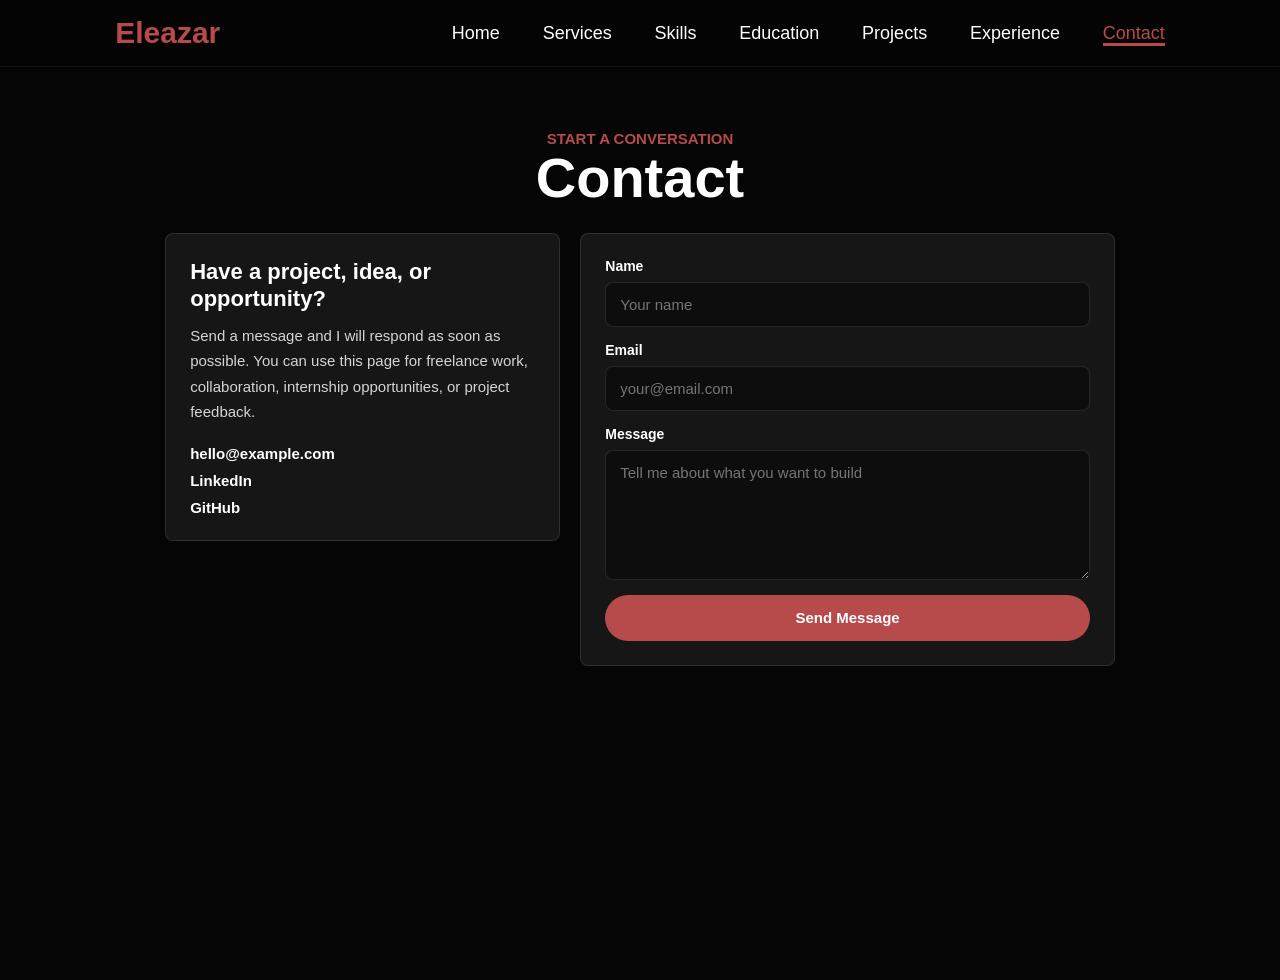
==== contact.html @ d61685fd "Refactor" ====
<!DOCTYPE html>
<html lang="en">
    <head>
        <meta charset="UTF-8">
        <meta name="viewport" content="width=device-width, initial-scale=1.0">
        <link rel="stylesheet" href="style.css">
        <title>Eleazar-Contact</title>
    </head>

    <body>


        <header>
            <a href="index.html" class="logo">Eleazar</a>
            <nav>
                <a href="index.html">Home</a>
                <a href="services.html">Services</a>
                <a href="skills.html">Skills</a>
                <a href="education.html">Education</a>
                <a href="projects.html">Projects</a>
                <a href="experience.html">Experience</a>
                <a href="contact.html" class="active">Contact</a>
            </nav>

            <button class="Menu_Icon" type="button" aria-label="Open navigation menu" aria-expanded="false">
                <img src="images\Menu_Icon.png" alt="Menu_Icon">
            </button>
            
        </header>

        <main>
            <section class="content_page contact_page">
                <div class="section_heading">
                    <p>Start a conversation</p>
                    <h1>Contact</h1>
                </div>

                <div class="contact_layout">
                    <div class="contact_intro">
                        <h2>Have a project, idea, or opportunity?</h2>
                        <p>Send a message and I will respond as soon as possible. You can use this page for freelance work, collaboration, internship opportunities, or project feedback.</p>
                        <div class="contact_methods">
                            <a href="mailto:hello@example.com">hello@example.com</a>
                            <a href="#">LinkedIn</a>
                            <a href="#">GitHub</a>
                        </div>
                    </div>

                    <form class="contact_form">
                        <label>
                            Name
                            <input type="text" name="name" placeholder="Your name">
                        </label>
                        <label>
                            Email
                            <input type="email" name="email" placeholder="your@email.com">
                        </label>
                        <label>
                            Message
                            <textarea name="message" rows="6" placeholder="Tell me about what you want to build"></textarea>
                        </label>
                        <button class="primary_button" type="submit">Send Message</button>
                    </form>
                </div>
            </section>
        </main>

        
        
       
        <script src="script.js"></script>
    </body>
</html>
---- style.css ----
*{
    margin: 0;
    padding: 0;
    box-sizing: border-box;
    text-decoration: none;
    border: none;
    outline: none;
    font-family: Arial, Helvetica, sans-serif;

}

:root{
    --bg: #050505;
    --panel: #161616;
    --panel-soft: #232323;
    --text: #ffffff;
    --muted: #d5d5d5;
    --accent: #b74b4b;
    --accent-soft: rgba(183,75,75,0.16);
    --border: rgba(255,255,255,0.1);
}

html{
    font-size: 62.5%;
}

body{
    width: 100%;
    min-height: 100vh;
    overflow-x: hidden;
    background-color: var(--bg);
    color: var(--text);
    padding-top: 8rem;
}

button{
    cursor: pointer;
}

header{
    position: fixed;
    top: 0;
    left: 0;
    width: 100%;
    padding: 1.6rem 9%;
    background-color: rgba(5,5,5,0.88);
    backdrop-filter: blur(14px);
    border-bottom: 1px solid rgba(255,255,255,0.06);
    justify-content: space-between;
    align-items: center;
    display: flex;
    z-index: 100;
}

.logo{
    font-size: 3rem;
    color: var(--accent);
    font-weight: 800;
    cursor: pointer;
    transition: 0.5s ease;
}

.logo:hover{
    transform: scale(1.1);
}


nav a{
    font-size: 1.8rem;
    color: white;
    margin-left: 4rem;
    font-weight: 500;
    transition: 0.3s ease;
    border-bottom: 3px solid transparent;
}

nav a:hover,
nav a:active,
nav a.active{
    color: var(--accent);
    border-bottom: 3px solid var(--accent);
}

.Menu_Icon{
    display: none;
    width: 4rem;
    height: 4rem;
    background: transparent;
    z-index: 110;
}

.Menu_Icon img{
    width: 100%;
    height: 100%;
    object-fit: contain;
}

@media(max-width: 995px){
    header{
        padding: 1rem 3%;
    }

    .Menu_Icon{
        display: flex;
    }

    nav{
        position: fixed;
        top: 0;
        right: -100%;
        width: 85%;
        max-width: 28rem;
        min-height: 100vh;
        flex-direction: column;
        justify-content: flex-start;
        align-items: flex-start;
        padding: 7rem 2rem 2rem;
        gap: 1rem;
        border-left: 3px solid var(--accent);
        background-color: var(--panel);
        transition: right 0.3s ease;
        z-index: 90;
    }

    nav.active{
        right: 0;
    }

    nav a{
        display: block;
        font-size: 2rem;
        margin: 1.4rem 0;
    }

    nav a:hover,
    nav a:active {
       padding: 1rem;
       border-radius: 0.5rem;
       border-bottom: 0.5rem solid var(--accent);
    }

    .home{
        flex-direction: column;
        gap: 3rem;
        text-align: left;
        padding-top: 3rem;
    }

    .home_img{
        order: 1;
    }

    .home_content{
        order: 2;
        max-width: 68rem;
    }

    .home_img img{
        width: min(62vw, 30rem);
        min-width: 20rem;
    }

    .home .home_content h1{
        font-size: clamp(3.4rem, 8vw, 5rem);
    }

    .home_content h3{
        font-size: clamp(2.5rem, 6vw, 3.6rem);
    }

    .description{
        font-size: 1.4rem;
        line-height: 1.7;
    }

    .social_icons{
        display: flex;
        justify-content: flex-start;
        flex-wrap: wrap;
    }
}

section {
    min-height: 100vh;
    padding: 5rem 9% 5rem;
}

.home{
    display: flex;
    justify-content: center;
    align-items: center;
    gap: 8rem;
    background-color: var(--bg);
}

.home_content{
    max-width: 68rem;
}

.eyebrow{
    margin-bottom: 1.2rem;
    color: var(--accent);
    font-size: 1.4rem;
    font-weight: 800;
    text-transform: uppercase;
}

.home .home_content h1{
    font-size: clamp(4.4rem, 6vw, 6.4rem);
    font-weight: 700;
    line-height: 1.08;
    margin-bottom: 1rem;
}

span{
    color: var(--accent);
}

.home_content h3{
    font-size: clamp(2.8rem, 4vw, 4.2rem);
    margin-bottom: 1.8rem;
    font-weight: 700;
    line-height: 1.2;
}

.home_img{
    border-radius: 50%;
}

.home_img img{
    position: relative;
    width: min(32vw, 42rem);
    min-width: 28rem;
    border-radius: 50%;
    box-shadow: 0 0 38px rgba(183,75,75,0.45);
    cursor: pointer;
    transition: 0.2s linear;
}

.home_img img:hover{
    font-size: 1.8rem;
    font-weight: 500;
}

.social_icons img{
    width: 2.6rem;
    height: 2.6rem;
    object-fit: contain;
}

.social_icons{
    display: flex;
    align-items: center;
    gap: 1rem;
    margin-top: 1rem;
}

.social_icons a{
    display: inline-flex;
    align-items: center;
    justify-content: center;
    width: 4.4rem;
    height: 4.4rem;
    border-radius: 50%;
    background: var(--panel);
    border: 1px solid var(--border);
    transition: transform 0.25s ease, border-color 0.25s ease;
}

.social_icons a:hover{
    transform: translateY(-0.4rem);
    border-color: var(--accent);
}

.description{
    max-width: 62rem;
    color: var(--muted);
    font-size: 1.7rem;
    line-height: 1.8;
}

.home_actions{
    display: flex;
    flex-wrap: wrap;
    gap: 1.2rem;
    margin: 2.4rem 0;
}

.primary_button,
.secondary_button,
.hire_me_button{
    display: inline-flex;
    align-items: center;
    justify-content: center;
    min-height: 4.6rem;
    padding: 0 2rem;
    border-radius: 999px;
    font-size: 1.5rem;
    font-weight: 800;
    transition: transform 0.25s ease, background-color 0.25s ease, border-color 0.25s ease;
}

.primary_button,
.hire_me_button{
    background-color: var(--accent);
    color: white;
}

.secondary_button{
    color: white;
    background: transparent;
    border: 1px solid rgba(255,255,255,0.22);
}

.primary_button:hover,
.secondary_button:hover,
.hire_me_button:hover{
    transform: translateY(-0.3rem);
    border-color: var(--accent);
}

.home_stats{
    display: grid;
    grid-template-columns: repeat(3, minmax(0, 1fr));
    gap: 1rem;
    max-width: 62rem;
    margin: 0 0 2.4rem;
}

.home_stats div{
    padding: 1.4rem;
    border-radius: 0.8rem;
    background: var(--panel);
    border: 1px solid var(--border);
}

.home_stats strong,
.home_stats span{
    display: block;
}

.home_stats strong{
    color: white;
    font-size: 1.7rem;
}

.home_stats span{
    margin-top: 0.5rem;
    color: var(--muted);
    font-size: 1.25rem;
    line-height: 1.4;
}

.connect_label{
    color: white;
    font-size: 1.5rem;
    font-weight: 800;
}

.content_page{
    max-width: 118rem;
    margin: 0 auto;
}

.card_grid{
    display: grid;
    gap: 1.8rem;
}

.three_columns{
    grid-template-columns: repeat(3, minmax(0, 1fr));
}

.info_card,
.skill_group,
.timeline_item,
.contact_intro,
.contact_form{
    border-radius: 0.8rem;
    background: var(--panel);
    border: 1px solid var(--border);
}

.info_card{
    padding: 2.2rem;
    transition: transform 0.25s ease, border-color 0.25s ease;
}

.info_card:hover{
    transform: translateY(-0.5rem);
    border-color: var(--accent);
}

.info_card span,
.timeline_item span{
    display: inline-block;
    margin-bottom: 1.2rem;
    color: var(--accent);
    font-size: 1.3rem;
    font-weight: 800;
    text-transform: uppercase;
}

.info_card h2,
.skill_group h2,
.timeline_item h2,
.contact_intro h2{
    color: white;
    font-size: 2.2rem;
    line-height: 1.25;
    margin-bottom: 1rem;
}

.info_card p,
.timeline_item p,
.contact_intro p{
    color: var(--muted);
    font-size: 1.5rem;
    line-height: 1.7;
}

.skill_layout{
    display: grid;
    grid-template-columns: repeat(3, minmax(0, 1fr));
    gap: 1.8rem;
}

.skill_group{
    padding: 2.2rem;
}

.skill_tags{
    display: flex;
    flex-wrap: wrap;
    gap: 0.8rem;
}

.skill_tags span{
    padding: 0.8rem 1rem;
    border-radius: 999px;
    background: var(--accent-soft);
    color: #f0d0d0;
    font-size: 1.3rem;
    font-weight: 800;
}

.timeline{
    display: grid;
    gap: 1.6rem;
    max-width: 86rem;
    margin: 0 auto;
}

.timeline_item{
    position: relative;
    padding: 2.4rem 2.4rem 2.4rem 3rem;
    overflow: hidden;
}

.timeline_item::before{
    content: "";
    position: absolute;
    left: 0;
    top: 0;
    width: 0.5rem;
    height: 100%;
    background: var(--accent);
}

.contact_layout{
    display: grid;
    grid-template-columns: 0.85fr 1.15fr;
    gap: 2rem;
    align-items: start;
}

.contact_intro,
.contact_form{
    padding: 2.4rem;
}

.contact_methods{
    display: grid;
    gap: 1rem;
    margin-top: 2rem;
}

.contact_methods a{
    color: white;
    font-size: 1.5rem;
    font-weight: 800;
}

.contact_methods a:hover{
    color: var(--accent);
}

.contact_form{
    display: grid;
    gap: 1.5rem;
}

.contact_form label{
    display: grid;
    gap: 0.8rem;
    color: white;
    font-size: 1.4rem;
    font-weight: 800;
}

.contact_form input,
.contact_form textarea{
    width: 100%;
    border-radius: 0.8rem;
    border: 1px solid var(--border);
    background: #0d0d0d;
    color: white;
    padding: 1.3rem 1.4rem;
    font-size: 1.5rem;
    resize: vertical;
}

.contact_form input:focus,
.contact_form textarea:focus{
    border-color: var(--accent);
}

.projects_page{
    padding-top: 2rem;
}

.section_heading{
    text-align: center;
    max-width: 76rem;
    margin: 0 auto 2.4rem;
}

.section_heading p,
.projects_toolbar p,
#modalCategory{
    color: #b74b4b;
    font-size: 1.5rem;
    font-weight: 700;
    letter-spacing: 0;
    text-transform: uppercase;
}

.section_heading h1{
    font-size: clamp(3.2rem, 6vw, 5.6rem);
    line-height: 1.1;
}

.section_heading > span{
    display: block;
    max-width: 68rem;
    margin: 1.2rem auto 0;
    color: var(--muted);
    font-size: 1.6rem;
    line-height: 1.7;
}

.featured_slider{
    position: relative;
    max-width: 112rem;
    margin: 0 auto 4.4rem;
    overflow: hidden;
    border-radius: 1.4rem;
    background: var(--panel-soft);
    border: 1px solid var(--border);
}

.slider_track{
    display: flex;
    transition: transform 0.5s ease;
}

.featured_slide{
    min-width: 100%;
    padding: 2rem;
}

.featured_slide_inner{
    display: grid;
    grid-template-columns: 1.3fr 0.7fr;
    min-height: 38rem;
    overflow: hidden;
    border-radius: 0.8rem;
    background: #111;
}

.featured_slide img{
    width: 100%;
    height: 100%;
    min-height: 38rem;
    object-fit: cover;
}

.featured_slide_content{
    display: flex;
    flex-direction: column;
    justify-content: center;
    gap: 1.3rem;
    padding: 3rem;
}

.featured_slide_content h2{
    font-size: clamp(2.6rem, 4vw, 4.4rem);
    line-height: 1.15;
}

.featured_slide_content p{
    color: #d8d8d8;
    font-size: 1.6rem;
    line-height: 1.7;
}

.featured_slide_content .primary_button{
    width: fit-content;
    min-width: 12rem;
    margin-top: 0.4rem;
}

.project_category{
    color: var(--accent);
    font-size: 1.25rem;
    font-weight: 800;
    text-transform: uppercase;
}

.project_tags,
.modal_meta{
    display: flex;
    flex-wrap: wrap;
    gap: 0.8rem;
}

.project_tags span,
.modal_meta span{
    padding: 0.7rem 1rem;
    border-radius: 999px;
    background: rgba(183,75,75,0.16);
    color: #f0d0d0;
    font-size: 1.2rem;
    font-weight: 700;
}

.slider_control{
    position: absolute;
    top: 50%;
    z-index: 5;
    width: 4.4rem;
    height: 4.4rem;
    transform: translateY(-50%);
    border-radius: 50%;
    background: rgba(0,0,0,0.56);
    color: white;
    font-size: 2.8rem;
}

.slider_prev{
    left: 2rem;
}

.slider_next{
    right: 2rem;
}

.slider_dots{
    position: absolute;
    bottom: 1.8rem;
    left: 50%;
    display: flex;
    gap: 1rem;
    transform: translateX(-50%);
}

.slider_dots button{
    width: 1.2rem;
    height: 1.2rem;
    border-radius: 50%;
    background: white;
    opacity: 0.8;
}

.slider_dots button.active{
    background: #b74b4b;
    opacity: 1;
}

.projects_toolbar{
    display: flex;
    justify-content: space-between;
    align-items: end;
    gap: 2rem;
    max-width: 112rem;
    margin: 0 auto 2rem;
}

.projects_toolbar h2{
    font-size: clamp(2.8rem, 4vw, 4rem);
}

#projectCount{
    color: #d8d8d8;
    font-size: 1.5rem;
}

.project_grid{
    display: grid;
    grid-template-columns: repeat(2, minmax(0, 1fr));
    gap: 2rem;
    max-width: 112rem;
    margin: 0 auto;
}

.project_card{
    display: flex;
    flex-direction: column;
    overflow: hidden;
    border-radius: 0.8rem;
    background: var(--panel);
    border: 1px solid var(--border);
    text-align: left;
    color: white;
    transition: transform 0.25s ease, border-color 0.25s ease, background-color 0.25s ease;
}

.project_card:hover{
    transform: translateY(-0.6rem);
    border-color: rgba(183,75,75,0.8);
    background: #1d1d1d;
}

.project_image_wrap{
    display: block;
    overflow: hidden;
}

.project_card img{
    width: 100%;
    aspect-ratio: 16 / 10;
    object-fit: cover;
    display: block;
    transition: transform 0.35s ease;
}

.project_card:hover img{
    transform: scale(1.04);
}

.project_card_content{
    display: flex;
    flex: 1;
    flex-direction: column;
    gap: 1rem;
    min-height: 21rem;
    padding: 2rem;
}

.project_card_content h3{
    color: white;
    font-size: clamp(2rem, 2.4vw, 2.7rem);
    line-height: 1.25;
}

.project_card_content p{
    color: #d5d5d5;
    font-size: 1.45rem;
    line-height: 1.6;
    flex: 1;
}

.project_card_link{
    color: white;
    font-size: 1.4rem;
    font-weight: 800;
}

.project_card:hover .project_card_link{
    color: var(--accent);
}

.pagination{
    display: flex;
    justify-content: center;
    align-items: center;
    gap: 1.2rem;
    margin: 3rem auto 0;
    padding: 1.2rem;
    width: fit-content;
    border-radius: 999px;
    background: var(--panel);
    border: 1px solid var(--border);
}

.pagination button{
    min-width: 4.4rem;
    min-height: 4.4rem;
    padding: 0 1.6rem;
    border-radius: 999px;
    background: transparent;
    color: white;
    font-size: 1.8rem;
    font-weight: 800;
    transition: background-color 0.25s ease, color 0.25s ease;
}

.pagination button:hover:not(:disabled){
    color: #b74b4b;
    background: rgba(255,255,255,0.06);
}

.pagination button:disabled{
    cursor: not-allowed;
    color: #777;
}

#pageIndicator{
    color: #b74b4b;
    font-size: 2.4rem;
    font-weight: 800;
    min-width: 3.2rem;
    text-align: center;
}

.project_modal{
    position: fixed;
    inset: 0;
    z-index: 200;
    display: none;
    align-items: center;
    justify-content: center;
    padding: 2rem;
}

.project_modal.open{
    display: flex;
}

.modal_backdrop{
    position: absolute;
    inset: 0;
    background: rgba(0,0,0,0.78);
}

.modal_panel{
    position: relative;
    z-index: 1;
    display: grid;
    grid-template-columns: minmax(0, 1fr) minmax(30rem, 0.75fr);
    width: min(112rem, 100%);
    max-height: 88vh;
    overflow-y: auto;
    border-radius: 1.2rem;
    background: #171717;
    border: 1px solid rgba(255,255,255,0.12);
    box-shadow: 0 2.4rem 8rem rgba(0,0,0,0.45);
}

.modal_close{
    position: absolute;
    top: 1.2rem;
    right: 1.2rem;
    z-index: 2;
    width: 4rem;
    height: 4rem;
    border-radius: 50%;
    background: #b74b4b;
    color: white;
    font-size: 2.8rem;
    line-height: 1;
}

.modal_media{
    padding: 2rem;
}

.modal_media > img{
    width: 100%;
    aspect-ratio: 16 / 10;
    object-fit: cover;
    border-radius: 0.8rem;
    border: 1px solid var(--border);
}

.modal_thumbnails{
    display: grid;
    grid-template-columns: repeat(3, 1fr);
    gap: 1rem;
    margin-top: 1rem;
}

.modal_thumbnails button{
    overflow: hidden;
    border-radius: 0.8rem;
    border: 2px solid transparent;
    background: #272727;
}

.modal_thumbnails button.active{
    border-color: #b74b4b;
}

.modal_thumbnails img{
    width: 100%;
    aspect-ratio: 16 / 10;
    object-fit: cover;
    display: block;
}

.modal_content{
    display: flex;
    flex-direction: column;
    justify-content: center;
    gap: 1.2rem;
    padding: 4rem 3rem 3rem 1rem;
}

.modal_content h2{
    font-size: clamp(2.8rem, 4vw, 4.4rem);
    line-height: 1.1;
}

.modal_content p{
    color: #dddddd;
    font-size: 1.6rem;
    line-height: 1.7;
}

.modal_content h3{
    margin-top: 0.6rem;
    color: white;
    font-size: 1.4rem;
    font-weight: 800;
    text-transform: uppercase;
}

.modal_links{
    display: flex;
    flex-wrap: wrap;
    gap: 1rem;
}

.modal_links a{
    padding: 1rem 1.5rem;
    border-radius: 999px;
    background: #b74b4b;
    color: white;
    font-size: 1.4rem;
    font-weight: 800;
    transition: transform 0.25s ease, border-color 0.25s ease;
}

.modal_links a:hover{
    transform: translateY(-0.3rem);
}

.modal_links a.secondary_link{
    background: #2b2b2b;
    border: 1px solid rgba(255,255,255,0.16);
}

body.modal_locked{
    overflow: hidden;
}

@media(max-width: 760px){
    body{
        padding-top: 7rem;
    }

    .projects_page{
        padding-left: 4%;
        padding-right: 4%;
    }

    .featured_slide{
        padding: 1rem;
    }

    .featured_slide_inner,
    .modal_panel{
        grid-template-columns: 1fr;
    }

    .featured_slide img{
        min-height: 22rem;
    }

    .featured_slide_content{
        padding: 2rem;
    }

    .featured_slide_content .primary_button{
        width: 100%;
    }

    .slider_control{
        width: 3.8rem;
        height: 3.8rem;
        font-size: 2.2rem;
    }

    .slider_prev{
        left: 1.2rem;
    }

    .slider_next{
        right: 1.2rem;
    }

    .projects_toolbar{
        align-items: flex-start;
        flex-direction: column;
    }

    .project_grid{
        grid-template-columns: 1fr;
    }

    .project_card_content{
        min-height: auto;
    }

    .pagination{
        gap: 0.4rem;
        width: 100%;
        max-width: 42rem;
        justify-content: space-between;
    }

    .pagination button{
        padding: 0 1rem;
        min-width: 3.8rem;
        min-height: 3.8rem;
        font-size: 1.45rem;
    }

    .modal_content{
        padding: 0 2rem 2rem;
    }

    .modal_thumbnails{
        grid-template-columns: repeat(2, 1fr);
    }

    .three_columns,
    .skill_layout,
    .contact_layout{
        grid-template-columns: 1fr;
    }

    .content_page{
        padding-top: 3rem;
    }
}

@media(max-width: 995px){
    .home{
        min-height: auto;
        align-items: center;
        padding-top: 4rem;
    }

    .home_content{
        width: 100%;
    }

    .home_img img{
        width: min(62vw, 30rem);
        min-width: 20rem;
    }

    .description{
        font-size: 1.5rem;
    }
}

@media(max-width: 560px){
    section{
        padding-left: 5%;
        padding-right: 5%;
    }

    .home{
        gap: 2.4rem;
    }

    .home .home_content h1{
        font-size: 3.7rem;
    }

    .home_content h3{
        font-size: 2.7rem;
    }

    .home_actions{
        flex-direction: column;
        align-items: stretch;
    }

    .home_stats{
        grid-template-columns: 1fr;
    }
}
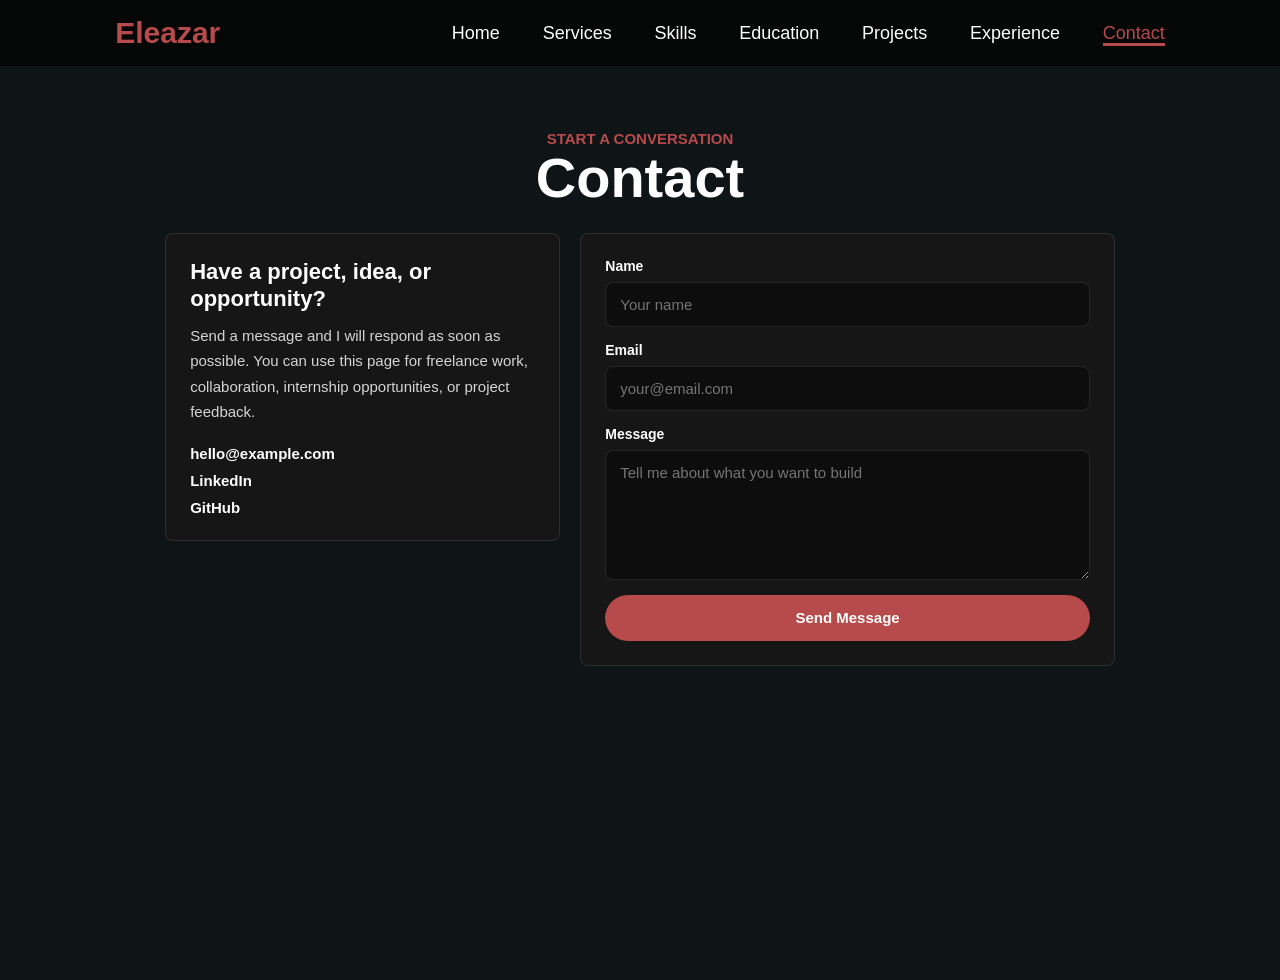
==== commit 1069c4dd: "improved and compressed icons, deleted some outdated projects" ====
--- a/contact.html
+++ b/contact.html
@@ -23,7 +23,7 @@
             </nav>
 
             <button class="Menu_Icon" type="button" aria-label="Open navigation menu" aria-expanded="false">
-                <img src="images\Menu_Icon.png" alt="Menu_Icon">
+                <img src="images\icons\menu-24dp.svg" alt="Menu button">
             </button>
             
         </header>
--- a/style.css
+++ b/style.css
@@ -10,7 +10,7 @@
 }
 
 :root{
-    --bg: #050505;
+    --bg: #0f1417;
     --panel: #161616;
     --panel-soft: #232323;
     --text: #ffffff;
@@ -592,7 +592,9 @@
     width: 100%;
     height: 100%;
     min-height: 38rem;
-    object-fit: cover;
+    object-fit: contain;
+    object-position: center;
+    background-color: #111;
 }
 
 .featured_slide_content{
@@ -739,7 +741,8 @@
 .project_card img{
     width: 100%;
     aspect-ratio: 16 / 10;
-    object-fit: cover;
+    object-fit: contain;
+    object-position: center;
     display: block;
     transition: transform 0.35s ease;
 }
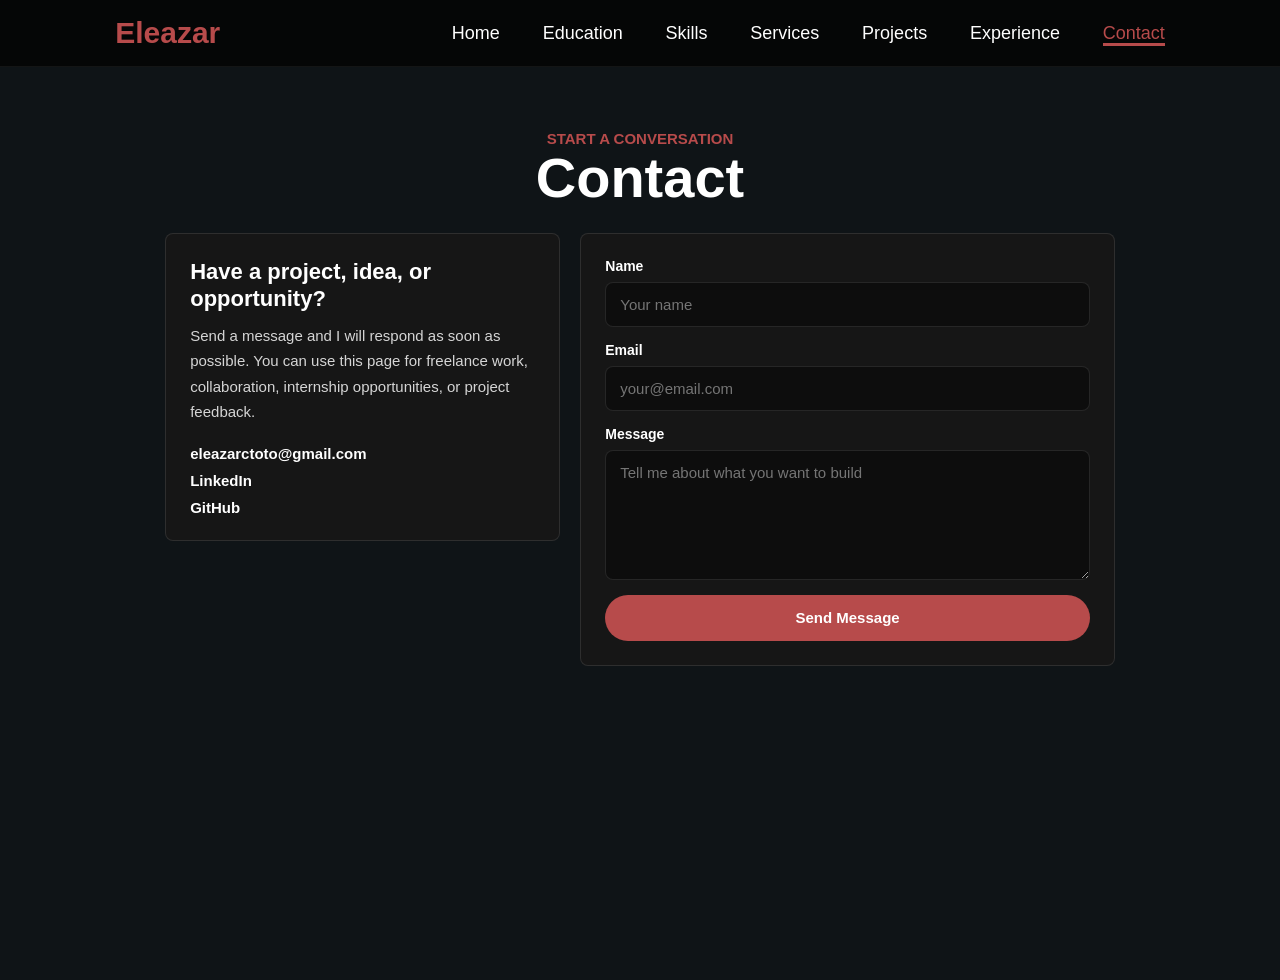
==== commit 8b496323: "Refactor navigation structure and update contact information across multiple pages; remove unused Fa" ====
--- a/contact.html
+++ b/contact.html
@@ -12,18 +12,20 @@
 
         <header>
             <a href="index.html" class="logo">Eleazar</a>
-            <nav>
+           <nav>
                 <a href="index.html">Home</a>
-                <a href="services.html">Services</a>
-                <a href="skills.html">Skills</a>
-                <a href="education.html">Education</a>
+               
+                 <a href="education.html">Education</a>
+                <a href="skills.html" class="active">Skills</a>
+                 <a href="services.html">Services</a>
                 <a href="projects.html">Projects</a>
                 <a href="experience.html">Experience</a>
-                <a href="contact.html" class="active">Contact</a>
+
+                <a href="contact.html">Contact</a>
             </nav>
 
             <button class="Menu_Icon" type="button" aria-label="Open navigation menu" aria-expanded="false">
-                <img src="images\icons\menu-24dp.svg" alt="Menu button">
+                <img src="images/icons/menu-24dp.svg" alt="Menu button">
             </button>
             
         </header>
@@ -40,24 +42,24 @@
                         <h2>Have a project, idea, or opportunity?</h2>
                         <p>Send a message and I will respond as soon as possible. You can use this page for freelance work, collaboration, internship opportunities, or project feedback.</p>
                         <div class="contact_methods">
-                            <a href="mailto:hello@example.com">hello@example.com</a>
-                            <a href="#">LinkedIn</a>
-                            <a href="#">GitHub</a>
+                            <a href="mailto:eleazarctoto@gmail.com" target="_blank" rel="noopener noreferrer">eleazarctoto@gmail.com</a>
+                            <a href="https://www.linkedin.com/in/eleazar-toto" target="_blank" rel="noopener noreferrer">LinkedIn</a>
+                            <a href="https://github.com/EleazarFx" target="_blank" rel="noopener noreferrer">GitHub</a>
                         </div>
                     </div>
 
                     <form class="contact_form">
                         <label>
                             Name
-                            <input type="text" name="name" placeholder="Your name">
+                            <input type="text" name="name" placeholder="Your name" required>
                         </label>
                         <label>
                             Email
-                            <input type="email" name="email" placeholder="your@email.com">
+                            <input type="email" name="email" placeholder="your@email.com" required>
                         </label>
                         <label>
                             Message
-                            <textarea name="message" rows="6" placeholder="Tell me about what you want to build"></textarea>
+                            <textarea name="message" rows="6" placeholder="Tell me about what you want to build" required></textarea>
                         </label>
                         <button class="primary_button" type="submit">Send Message</button>
                     </form>
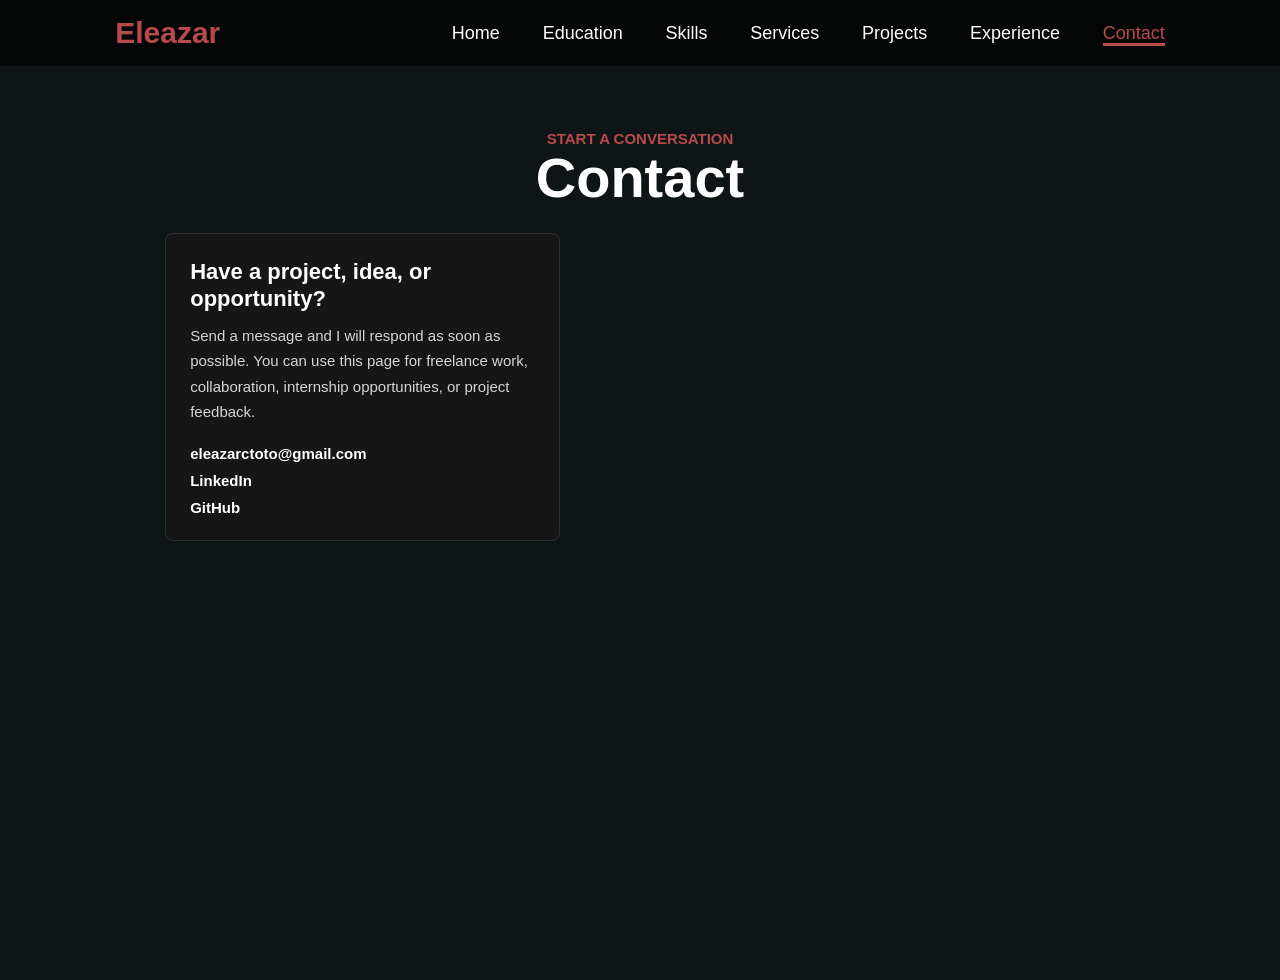
==== commit 4edccebe: "deleted redundant code" ====
--- a/contact.html
+++ b/contact.html
@@ -1,75 +1,63 @@
 <!DOCTYPE html>
 <html lang="en">
-    <head>
-        <meta charset="UTF-8">
-        <meta name="viewport" content="width=device-width, initial-scale=1.0">
-        <link rel="stylesheet" href="style.css">
-        <title>Eleazar-Contact</title>
-    </head>
 
-    <body>
+<head>
+    <meta charset="UTF-8">
+    <meta name="viewport" content="width=device-width, initial-scale=1.0">
+    <link rel="stylesheet" href="style.css">
+    <title>Eleazar-Contact</title>
+</head>
+
+<body>
 
 
-        <header>
-            <a href="index.html" class="logo">Eleazar</a>
-           <nav>
-                <a href="index.html">Home</a>
-               
-                 <a href="education.html">Education</a>
-                <a href="skills.html" class="active">Skills</a>
-                 <a href="services.html">Services</a>
-                <a href="projects.html">Projects</a>
-                <a href="experience.html">Experience</a>
+    <header>
+        <a href="index.html" class="logo">Eleazar</a>
+        <nav>
+            <a href="index.html">Home</a>
+            <a href="education.html">Education</a>
+            <a href="skills.html" class="active">Skills</a>
+            <a href="services.html">Services</a>
+            <a href="projects.html">Projects</a>
+            <a href="experience.html">Experience</a>
+            <a href="contact.html">Contact</a>
+        </nav>
 
-                <a href="contact.html">Contact</a>
-            </nav>
+        <button class="Menu_Icon" type="button" aria-label="Open navigation menu" aria-expanded="false">
+            <img src="images/icons/menu-24dp.svg" alt="Menu button">
+        </button>
 
-            <button class="Menu_Icon" type="button" aria-label="Open navigation menu" aria-expanded="false">
-                <img src="images/icons/menu-24dp.svg" alt="Menu button">
-            </button>
-            
-        </header>
+    </header>
 
-        <main>
-            <section class="content_page contact_page">
-                <div class="section_heading">
-                    <p>Start a conversation</p>
-                    <h1>Contact</h1>
+    <main>
+        <section class="content_page contact_page">
+            <div class="section_heading">
+                <p>Start a conversation</p>
+                <h1>Contact</h1>
+            </div>
+
+            <div class="contact_layout">
+                <div class="contact_intro">
+                    <h2>Have a project, idea, or opportunity?</h2>
+                    <p>Send a message and I will respond as soon as possible. You can use this page for freelance work,
+                        collaboration, internship opportunities, or project feedback.</p>
+                    <div class="contact_methods">
+                        <a href="mailto:eleazarctoto@gmail.com" target="_blank"
+                            rel="noopener noreferrer">eleazarctoto@gmail.com</a>
+                        <a href="https://www.linkedin.com/in/eleazar-toto" target="_blank"
+                            rel="noopener noreferrer">LinkedIn</a>
+                        <a href="https://github.com/EleazarFx" target="_blank" rel="noopener noreferrer">GitHub</a>
+                    </div>
                 </div>
 
-                <div class="contact_layout">
-                    <div class="contact_intro">
-                        <h2>Have a project, idea, or opportunity?</h2>
-                        <p>Send a message and I will respond as soon as possible. You can use this page for freelance work, collaboration, internship opportunities, or project feedback.</p>
-                        <div class="contact_methods">
-                            <a href="mailto:eleazarctoto@gmail.com" target="_blank" rel="noopener noreferrer">eleazarctoto@gmail.com</a>
-                            <a href="https://www.linkedin.com/in/eleazar-toto" target="_blank" rel="noopener noreferrer">LinkedIn</a>
-                            <a href="https://github.com/EleazarFx" target="_blank" rel="noopener noreferrer">GitHub</a>
-                        </div>
-                    </div>
+            </div>
+        </section>
+    </main>
 
-                    <form class="contact_form">
-                        <label>
-                            Name
-                            <input type="text" name="name" placeholder="Your name" required>
-                        </label>
-                        <label>
-                            Email
-                            <input type="email" name="email" placeholder="your@email.com" required>
-                        </label>
-                        <label>
-                            Message
-                            <textarea name="message" rows="6" placeholder="Tell me about what you want to build" required></textarea>
-                        </label>
-                        <button class="primary_button" type="submit">Send Message</button>
-                    </form>
-                </div>
-            </section>
-        </main>
 
-        
-        
-       
-        <script src="script.js"></script>
-    </body>
-</html>
+
+
+    <script src="script.js"></script>
+</body>
+
+</html>
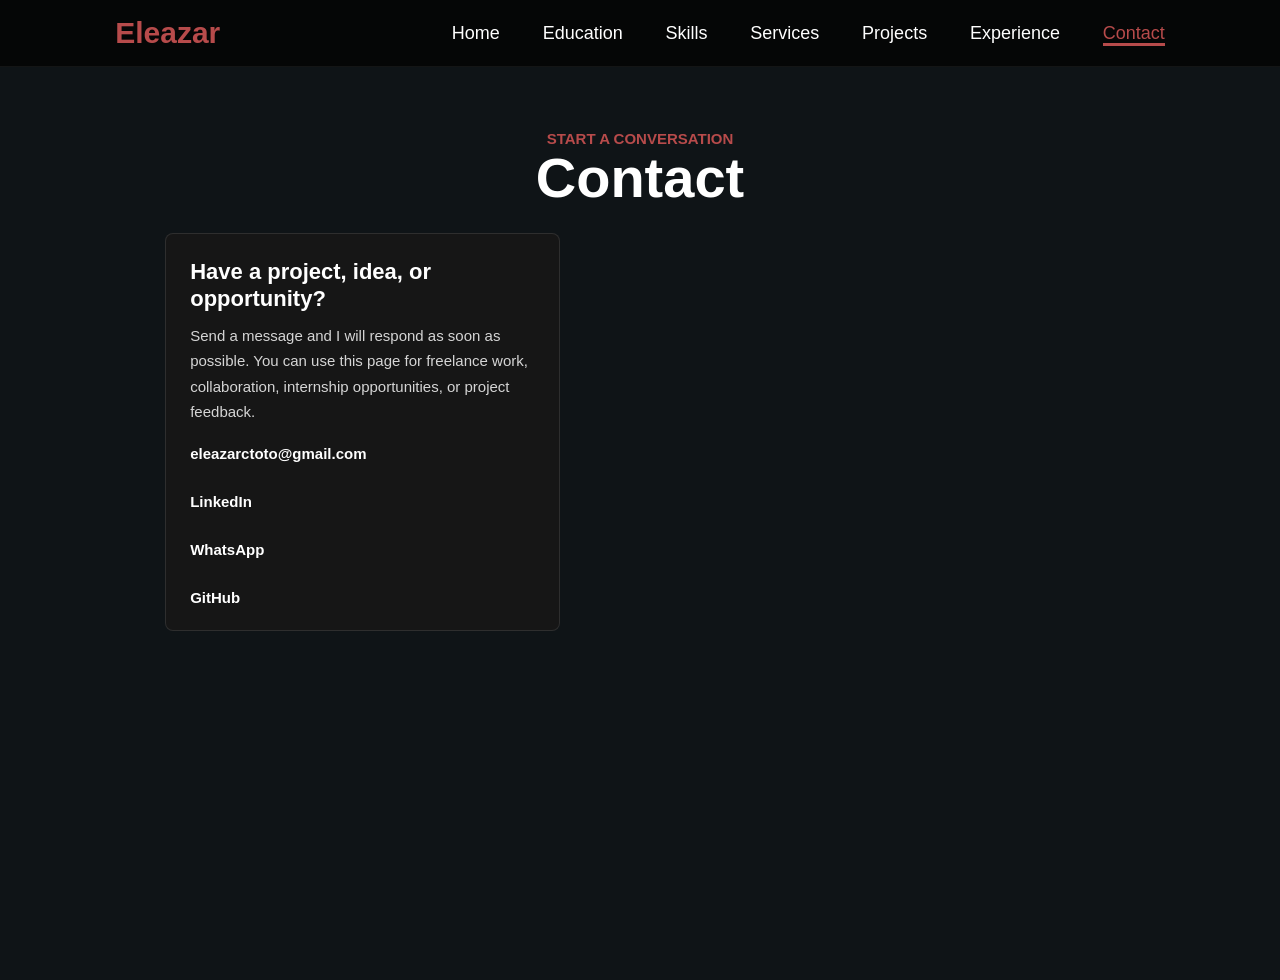
==== commit a56d5f22: "Update contact methods with additional links and improve formatting" ====
--- a/contact.html
+++ b/contact.html
@@ -43,9 +43,17 @@
                         collaboration, internship opportunities, or project feedback.</p>
                     <div class="contact_methods">
                         <a href="mailto:eleazarctoto@gmail.com" target="_blank"
-                            rel="noopener noreferrer">eleazarctoto@gmail.com</a>
+                            rel="noopener noreferrer">eleazarctoto@gmail.com
+                        </a>
+                        <br>
                         <a href="https://www.linkedin.com/in/eleazar-toto" target="_blank"
-                            rel="noopener noreferrer">LinkedIn</a>
+                            rel="noopener noreferrer">LinkedIn
+                        </a>
+                         <br>
+                        <a href="https://wa.me/265980096500" target="_blank" rel="noopener noreferrer">
+                            WhatsApp
+                        </a>  
+                        <br>
                         <a href="https://github.com/EleazarFx" target="_blank" rel="noopener noreferrer">GitHub</a>
                     </div>
                 </div>
